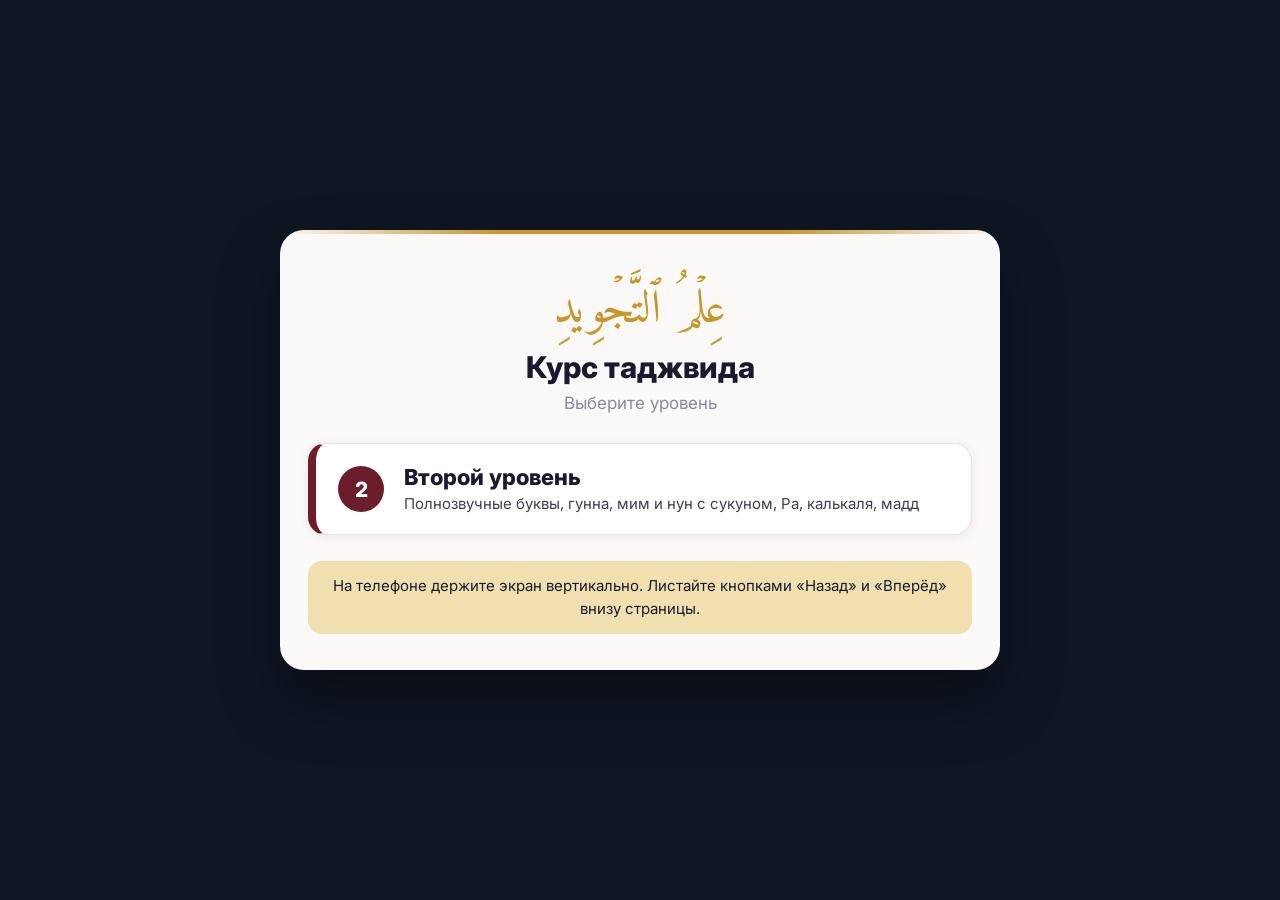
==== index.html @ 31eaa41b "Стартовая страница и второй уровень курса Co-Authored-By: Claude Opus 5.5 <noreply@anthropic.com> Cl" ====
<!DOCTYPE html>
<html lang="ru">
<head>
<meta charset="UTF-8">
<meta name="viewport" content="width=device-width, initial-scale=1.0, viewport-fit=cover">
<meta name="color-scheme" content="light only">
<title>Курс таджвида</title>
<link href="https://fonts.googleapis.com/css2?family=Inter:wght@400;600;800&family=Amiri:wght@700&display=swap" rel="stylesheet">
<style>
:root{--ink:#1a1a2e;--ink-mid:#3d3d5c;--ink-soft:#8a8aa0;--accent:#1e3a5f;--gold:#c8972a;--gold-light:#f0e0b0;--heavy:#6B1D2C;--bg:#faf9f7}
*{box-sizing:border-box;margin:0;padding:0}
body{background:#0f1623;font-family:Inter,-apple-system,sans-serif;min-height:100vh;display:flex;align-items:center;justify-content:center;padding:24px 16px}
.wrap{background:var(--bg);border-radius:24px;max-width:720px;width:100%;padding:44px 28px 36px;position:relative;overflow:hidden;box-shadow:0 30px 60px rgba(0,0,0,.4)}
.wrap::before{content:'';position:absolute;top:0;left:0;right:0;height:4px;background:linear-gradient(90deg,transparent,var(--gold) 30%,var(--gold) 70%,transparent)}
.ar{font-family:Amiri,serif;font-size:46px;color:var(--gold);text-align:center;direction:rtl;line-height:1.6}
h1{font-size:30px;font-weight:800;color:var(--ink);text-align:center;margin-top:2px}
.sub{font-size:17px;color:var(--ink-soft);text-align:center;margin-top:8px}
.cards{display:flex;flex-direction:column;gap:16px;margin-top:30px}
a.card{display:flex;align-items:center;gap:20px;text-decoration:none;background:#fff;border:1.5px solid #e8e4dc;border-left:8px solid var(--heavy);border-radius:18px;padding:20px 22px;box-shadow:0 2px 12px rgba(26,26,46,.07);transition:transform .15s}
a.card:hover{transform:translateY(-3px)}
a.card.one{border-left-color:var(--accent)}
.num{flex:0 0 46px;height:46px;border-radius:50%;background:var(--heavy);color:#fff;font-weight:800;font-size:21px;display:flex;align-items:center;justify-content:center}
.one .num{background:var(--accent)}
.t{font-size:22px;font-weight:800;color:var(--ink)}
.d{font-size:15px;color:var(--ink-mid);margin-top:3px;line-height:1.4}
.note{margin-top:26px;background:var(--gold-light);border-radius:14px;padding:14px 18px;font-size:15px;color:var(--ink);line-height:1.5;text-align:center}
</style>
</head>
<body>
<div class="wrap">
<div class="ar">عِلۡمُ ٱلتَّجۡوِيدِ</div>
<h1>Курс таджвида</h1>
<div class="sub">Выберите уровень</div>
<div class="cards">
<!--KURS1-->
<a class="card" href="kurs-2.html"><div class="num">2</div><div><div class="t">Второй уровень</div><div class="d">Полнозвучные буквы, гунна, мим и нун с сукуном, Ра, калькаля, мадд</div></div></a>
</div>
<div class="note">На телефоне держите экран вертикально. Листайте кнопками «Назад» и «Вперёд» внизу страницы.</div>
</div>
</body>
</html>
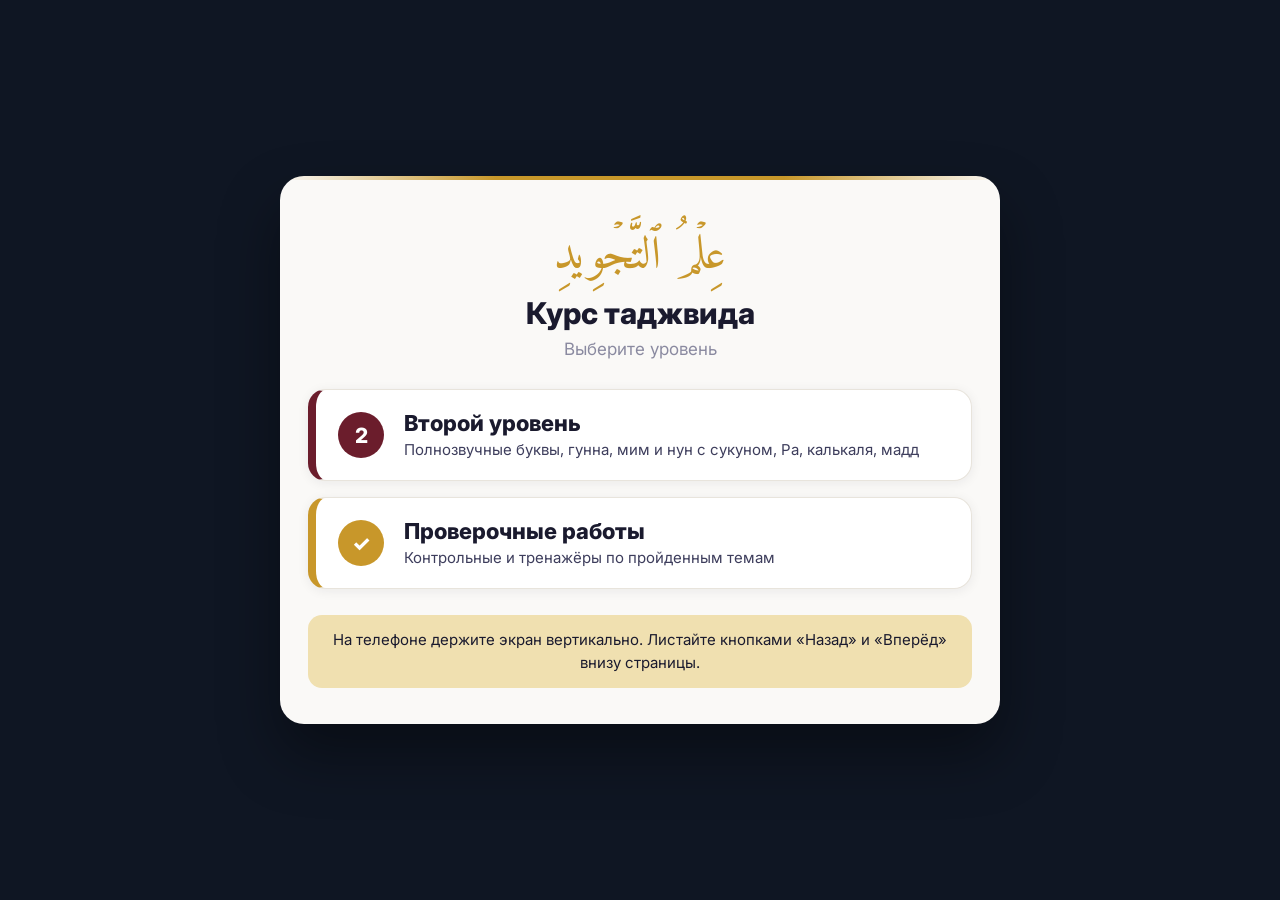
==== commit 70dea96e: "Проверочные работы: контрольная и тренажёр по мадду (proverka/), исходники сборки (src/proverka-madd" ====
--- a/index.html
+++ b/index.html
@@ -4,6 +4,16 @@
 <meta charset="UTF-8">
 <meta name="viewport" content="width=device-width, initial-scale=1.0, viewport-fit=cover">
 <meta name="color-scheme" content="light only">
+<meta name="description" content="Интерактивные уроки таджвида: правила чтения Корана с примерами из сур.">
+<meta property="og:type" content="website">
+<meta property="og:title" content="Курс таджвида">
+<meta property="og:description" content="Интерактивные уроки · правила чтения Корана">
+<meta property="og:url" content="https://dzhos7465-dotcom.github.io/tajweed-kurs/">
+<meta property="og:image" content="https://dzhos7465-dotcom.github.io/tajweed-kurs/preview.png">
+<meta property="og:image:width" content="1200">
+<meta property="og:image:height" content="630">
+<meta name="twitter:card" content="summary_large_image">
+<meta name="twitter:image" content="https://dzhos7465-dotcom.github.io/tajweed-kurs/preview.png">
 <title>Курс таджвида</title>
 <link href="https://fonts.googleapis.com/css2?family=Inter:wght@400;600;800&family=Amiri:wght@700&display=swap" rel="stylesheet">
 <style>
@@ -19,6 +29,8 @@
 a.card{display:flex;align-items:center;gap:20px;text-decoration:none;background:#fff;border:1.5px solid #e8e4dc;border-left:8px solid var(--heavy);border-radius:18px;padding:20px 22px;box-shadow:0 2px 12px rgba(26,26,46,.07);transition:transform .15s}
 a.card:hover{transform:translateY(-3px)}
 a.card.one{border-left-color:var(--accent)}
+a.card.test{border-left-color:var(--gold)}
+.test .num{background:var(--gold)}
 .num{flex:0 0 46px;height:46px;border-radius:50%;background:var(--heavy);color:#fff;font-weight:800;font-size:21px;display:flex;align-items:center;justify-content:center}
 .one .num{background:var(--accent)}
 .t{font-size:22px;font-weight:800;color:var(--ink)}
@@ -34,6 +46,7 @@
 <div class="cards">
 <!--KURS1-->
 <a class="card" href="kurs-2.html"><div class="num">2</div><div><div class="t">Второй уровень</div><div class="d">Полнозвучные буквы, гунна, мим и нун с сукуном, Ра, калькаля, мадд</div></div></a>
+<a class="card test" href="proverka/"><div class="num">✓</div><div><div class="t">Проверочные работы</div><div class="d">Контрольные и тренажёры по пройденным темам</div></div></a>
 </div>
 <div class="note">На телефоне держите экран вертикально. Листайте кнопками «Назад» и «Вперёд» внизу страницы.</div>
 </div>
